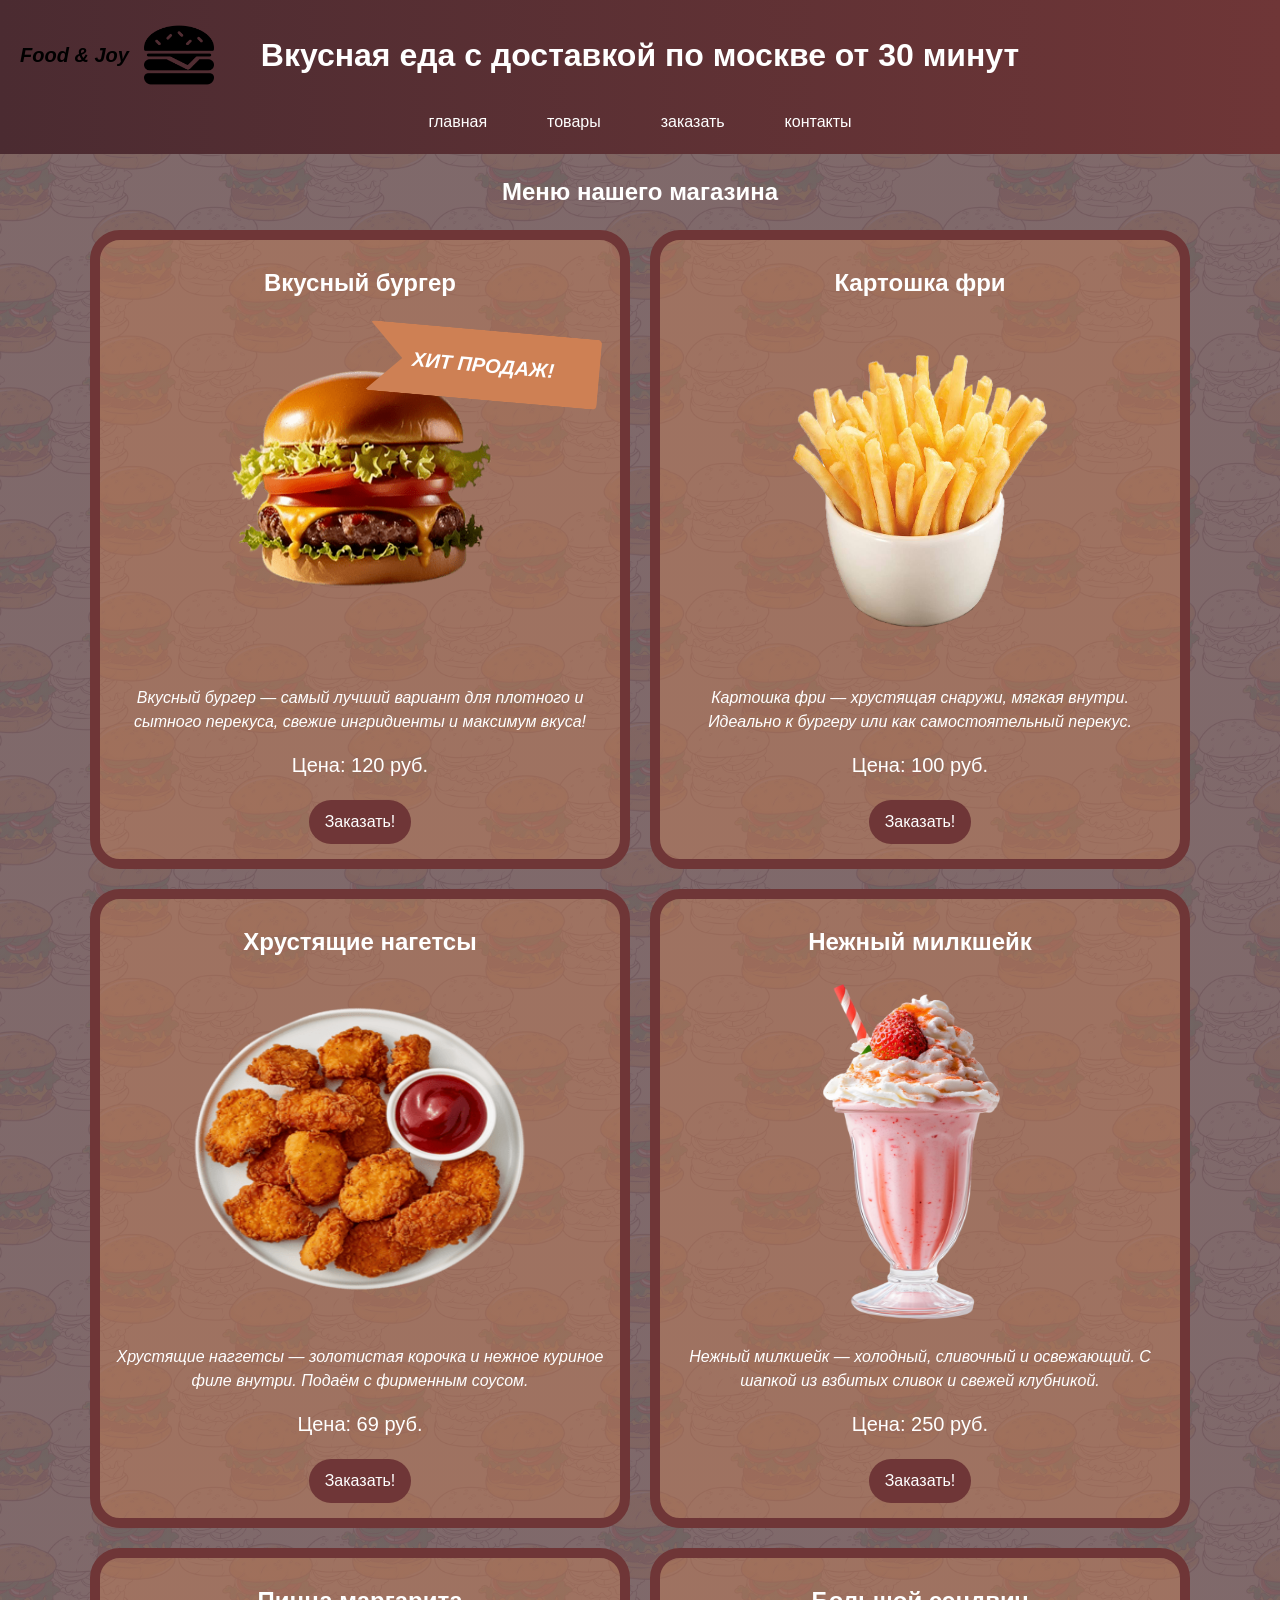
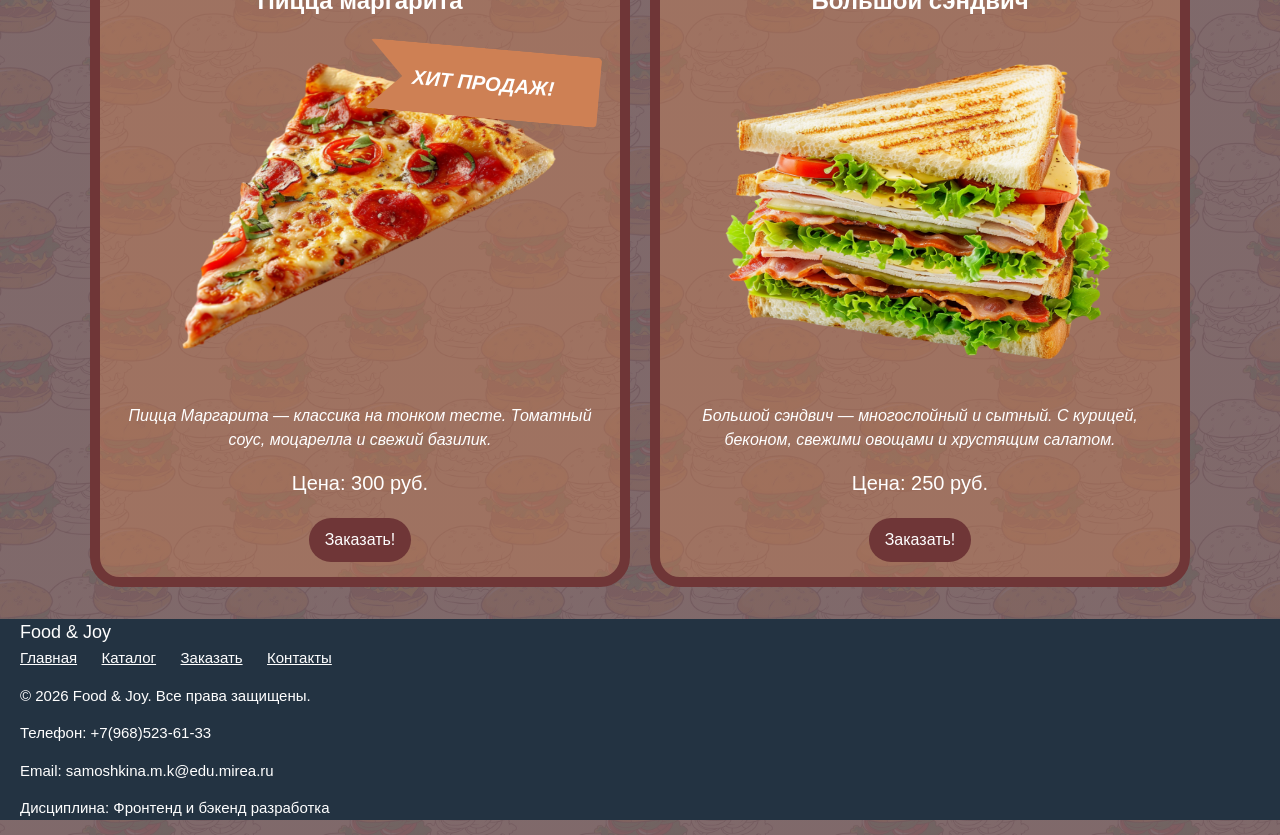
==== catalog.html @ 3760c8c3 "Все готовое без ридми(" ====
<!DOCTYPE html>
<html lang="en">
<head>
    <meta charset="UTF-8">
    <meta name="viewport" content="width=device-width, initial-scale=1.0">
    <meta name="description" content="Каталог еды Food & Joy: бургеры, картошка фри, наггетсы, пицца, сэндвичи, милкшейки. Цены и состав.">
    <link rel="stylesheet" href="css/style.css">
    <title>Каталог товаров — Food &amp; Joy</title>
</head>
<body>

<!-- Хэдер-->
<header> 
  <div class = "site-header__content">

    <!--Логотип с текстом-->
    <div class = "site-header">
      <a href = "index.html" class = "logo">
        <span class = "logo__text">Food &amp; Joy</span>
        <img class = "logo__img" src = "./images/Logo.png" alt = "Food &amp; Joy">
      </a>
      <h1 class = "site-header__title">
        Вкусная еда с доставкой по москве от 30 минут
      </h1>
    </div>
    <!--Логотип с текстом-->

    <!--Навигация по сайту-->
    <nav class="site-nav" aria-label="Основная навигация">
      <ul class="site-nav__list">
        <li><a href="index.html">Главная</a></li>
        <li><a href="catalog.html">Товары</a></li>
        <li><a href="order.html">Заказать</a></li>
        <li><a href="contacts.html">Контакты</a></li>
      </ul>
    </nav>
    <!--Навигация по сайту-->
  </div>
</header>
<!-- Хэдер-->

    <main>
        <section class="section">
            <h1>Меню нашего магазина</h1>
            <div class = "catalog-grid">
                <article class="catalog-card">
                  <span class="catalog-card__badge">ХИТ ПРОДАЖ!</span>
                  <h2>Вкусный бургер</h2>
                  <a class="button-product" href = "product.html"><img src = "./images/Product1.png" alt = "Товар 1"></a>
                  <p class = "catalog-card__text">
                    Вкусный бургер — самый лучший вариант для плотного и сытного перекуса, свежие ингридиенты и максимум вкуса!
                  </p>
                  <p class = "catalog-card__price">Цена: 120 руб.</p>
                  <a class="button-order" href = "order.html">Заказать!</a>
                </article>

                <article class="catalog-card">
                  <h2>Картошка фри</h2>
                  <a class="button-product" href = "product.html"><img src = "./images/Product2.png" alt = "Товар 2"></a>
                  <p class = "catalog-card__text">
                    Картошка фри — хрустящая снаружи, мягкая внутри. Идеально к бургеру или как самостоятельный перекус.
                  </p>
                  <p class = "catalog-card__price">Цена: 100 руб.</p>
                  <a class="button-order" href = "order.html">Заказать!</a>
                </article>

                <article class="catalog-card">
                  <h2>Хрустящие нагетсы</h2>
                  <a class="button-product" href = "product.html"><img src = "./images/Product3.png" alt = "Товар 3"></a>
                  <p class = "catalog-card__text">
                    Хрустящие наггетсы — золотистая корочка и нежное куриное филе внутри. Подаём с фирменным соусом.
                  </p>
                  <p class = "catalog-card__price">Цена: 69 руб.</p>
                  <a class="button-order" href = "order.html">Заказать!</a>
                </article>

                <article class="catalog-card">
                  <h2>Нежный милкшейк</h2>
                  <a class="button-product" href = "product.html"><img src = "./images/Product4.png" alt = "Товар 4"></a>
                  <p class = "catalog-card__text">
                    Нежный милкшейк — холодный, сливочный и освежающий. С шапкой из взбитых сливок и свежей клубникой.
                  </p>
                  <p class = "catalog-card__price">Цена: 250 руб.</p>
                  <a class="button-order" href = "order.html">Заказать!</a>
                </article>

                <article class="catalog-card">
                  <span class="catalog-card__badge">ХИТ ПРОДАЖ!</span>
                  <h2>Пицца маргарита</h2>
                  <a class="button-product" href = "product.html"><img src = "./images/Product5.png" alt = "Товар 5"></a>
                  <p class = "catalog-card__text">
                    Пицца Маргарита — классика на тонком тесте. Томатный соус, моцарелла и свежий базилик.
                  </p>
                  <p class = "catalog-card__price">Цена: 300 руб.</p>
                  <a class="button-order" href = "order.html">Заказать!</a>
                </article>

                <article class="catalog-card">
                  <h2>Большой сэндвич</h2>
                  <a class="button-product" href = "product.html"><img src = "./images/Product6.png" alt = "Товар 6"></a>
                  <p class = "catalog-card__text">
                    Большой сэндвич — многослойный и сытный. С курицей, беконом, свежими овощами и хрустящим салатом.
                  </p>
                  <p class = "catalog-card__price">Цена: 250 руб.</p>
                  <a class="button-order" href = "order.html">Заказать!</a>
                </article>
            </div>
        </section>
    </main>

    <!-- Подвал-->
  <footer>
    <div class = "footer">
      <span>Food & Joy</span>
      <nav class="footer__nav">
        <a href="index.html">Главная</a>
        <a href="catalog.html">Каталог</a>
        <a href="order.html">Заказать</a>
        <a href="contacts.html">Контакты</a>
      </nav>
      <div class="footer__info">
        <p>&copy; 2026 Food & Joy. Все права защищены.</p>
        <p>Телефон: +7(968)523-61-33</p>
        <p>Email: samoshkina.m.k@edu.mirea.ru</p>
        <p>Дисциплина: Фронтенд и бэкенд разработка</p>
      </div>
    </div>
  </footer>
  <!-- Подвал-->

</body>
</html>
---- css/style.css ----
:root {
    --color-primary: #ce8054;
    --color-primary-dark: #b35340;
    --color-bg-dark: #4b2b31;
    --color-accent: #6F3637;
    --color-text: #ffffff;
    --color-text-dark: #233342;
    --color-black: #000000;
    --space-sm: 8px;
    --space-md: 16px;
    --space-lg: 24px;
    --radius-sm: 6px;
    --radius-md: 30px;
}

/* 
  Универсальное правило для всех элементов.
  border-box делает расчёт размеров более понятным:
  width включает content, padding и border.
*/
* {
  box-sizing: border-box;
}

/*Основные стили для нескольких страниц и элементов*/
main {
  margin-left: 30px;
  margin-right: 30px;
}
/*Тексты внутри хиро блоков*/
.hero h2 { 
  text-align: left;
  color: var(--color-text);
  text-transform: uppercase;
}

.hero p {
  color: var(--color-text);
  text-align: left;
  font-size: 18px;
}
/*Тексты внутри хиро блоков*/

.main-about p, .contacts-info__text p { /*Абзацы на главной + в контактах*/
  color: var(--color-text);
  margin: 30px;
  font-size: 18px;
  text-align: justify;
}

.main-nav h1, .contacts-info h1 { /*Заголовок на главной + в контактах*/
  text-align: left;
  color: var(--color-text);
  font-weight: bold;
  margin-left: 30px;
}

.section h1 { /*Заголовок в центре у каталога + оформление заказа*/
  text-align: center;
  color: var(--color-text);
}

.main-about h2, .contacts-info__text h2{ /*Подзаголовки у текстов наглавной странице + в контактах*/
  text-align: left;
  color: var(--color-bg-dark);
  margin-left: 30px;
}

.advantages h2, .section h2 { /*Два подзаголовка посередине на главной странице*/
  color: var(--color-bg-dark);
  text-align: center;
}

body {
  margin: 0;
  font-family: Arial, sans-serif;
  line-height: 1.5;
  color: var(--color-text);
  background-image: linear-gradient(rgba(75, 43, 49, 0.7), rgba(75, 43, 49, 0.7)), url("../images/Back.png");
  background-repeat: repeat;
  background-size: 20%;
}

/*ШАПКА*/
header {
    background: linear-gradient(to right, var(--color-bg-dark), var(--color-accent));
    color: var(--color-text);
    position: sticky;   
    top: 0;            
    z-index: 999; /*Порядок наложения*/
    padding: 20px 0;       
}

.site-header__content{
  max-width: 1400px;
  margin: 0 auto;
  padding: 0 20px;
  text-align: left;      
  justify-content: flex-start; 
}

.site-header {
    display: flex;
    align-items: center;  
    position: relative;        
    gap: 30px;                    
    margin-bottom: 20px;          
}

.logo{
  display: inline-flex;
  align-items: center;
  gap: 15px;   
  text-decoration: none; 
  flex-shrink: 0;
}

.logo__text {
  font-size: 20px;
  font-weight: bold;
  color: var(--color-black);
  font-style: italic;
}

.logo__img {
  width: 70px;
  height: 70px;
  display: block;
}

.site-header__title {
  position: absolute;
  left: 50%;
  transform: translateX(-50%);
  text-align: center;
  margin: 0;
  font-size: 32px;
  white-space: nowrap; /*<Без переноса*/
}

.site-nav__list {
  padding: 0;
  margin: 0;
  list-style: none;
  display: flex;           
  gap: 60px;               
  justify-content: center;
}

.site-nav__list li {
  margin-bottom: 0;
}

/*Сами ссылки*/
.site-nav__list a {
  color: var(--color-text);
  text-decoration: none;
  text-transform: lowercase;
}

.site-nav__list a:hover {
  font-weight: bold;
  text-decoration: underline;
}
/*Сами ссылки*/
/*ШАПКА*/

/*ГЛАВНАЯ СТРАНИЦА*/
.main-nav a {
  text-decoration: none;
  color: var(--color-text);
  font-size: 20px;
  margin-bottom: 8px;
}

.main-nav a:hover {
  font-weight: bold;
  text-decoration: underline;
}

/*Кнопка перехода к товарам*/
.hero {
  max-width: 1100px;
  margin: 0 auto 32px;
  padding: 32px 20px;
  background-color: rgba(206, 128, 84, 0.4);
  border-left: 20px solid var(--color-accent);
  border-radius: 30px;
}

.main-hero__button {
  display: inline-block;
  padding: 10px 16px;
  color: var(--color-text);
  background-color: var(--color-accent);
  text-decoration: none;
  border-radius: 30px;

  animation-name: button-animation;
  animation-duration: 3s;
  animation-iteration-count: infinite;
}

.main-hero__button:hover {
  background-color: var(--color-primary);
}

@keyframes button-animation{
  0%{
    transform: scale(0.8);
  }
  50%{
    transform: scale(1);
  }
  100%{
    transform: scale(0.8);
  }
}
/*Кнопка перехода к товарам*/

/*Преимущества*/
.advantages {
    max-width: 1100px;
    margin: 0 auto 32px; 
}

.advantages__title {
    text-align: left  ;
    color: var(--color-text);
    font-style: italic  ;
}

.advantages__list {
    list-style: none;
    display: grid;
    grid-template-columns: 1fr 1fr;   /*две колонки*/
    gap: 40px 60px; /*строки - столбцы*/
    font-size: 18px;
    text-align: justify;
}
/*Преимущества*/

/*Контакты хиро блок*/
.main-hero__socials {
    display: flex;                            
    align-items: center;        
}

.main-hero__link {
    display: inline-flex;      
}

.main-hero__link img {
    width: 60px;
    height: 60px;
    gap: 65px;;
    display: block;             
}
/*Контакты хиро блок*/

/*Плашка ХИТ на карточке товара*/
.catalog-card__badge { 
    position: absolute;         
    top: 90px;
    right: 20px;             
    background-color: var(--color-primary);  
    color: var(--color-text);
    font-size: 20px;
    font-weight: bold;
    font-style: italic;
    padding: 20px 45px;
    border-radius: 5px;
    z-index: 2; 
    transform: rotate(5deg);        
    clip-path: polygon(0 0, 100% 0, 100% 100%, 0 100%, 15% 50%);
}
/*Плашка ХИТ на карточке товара*/
/*ГЛАВНАЯ СТРАНИЦА*/

/*КАТАЛОГ*/
.section {
  max-width: 1100px;
  margin: 0 auto 32px;
}

/* Все карточки товаров на странице каталога*/
.catalog-grid {
    display: flex;         
    flex-wrap: wrap;        
    gap: 20px;              
    justify-content: flex-start; 
}

.catalog-card {
  padding: 15px;
  width: calc(50% - 10px); 
  border: 10px solid var(--color-accent);
  border-radius: 30px;
  background-color: rgba(206, 128, 84, 0.4);
  box-sizing: border-box;
  text-align: center;
  position: relative; /*Чтобы плашку от него размещать*/
}

.catalog-card img{
  width: 400px;
  height: 340px;
  transition: transform 0.3s ease;
}

.catalog-card img:hover{
  transform: scale(1.1);
  cursor: help;
}

/*Текст карточек*/
.catalog-card h2{
  font-weight: bold;
  color: var(--color-text);
  text-align: center;
  margin-top: 10px;
}

.catalog-card__text {
  margin-top: 18px;
  color: var(--color-text);
  font-style: italic;
}

.catalog-card__price {
  margin-top: 0px;
  color: var(--color-text);
  font-size: 20px;;
}
/*Текст карточек*/

/*Кнопка заказать (в каталоге и в карточке товара)*/
.button-order{
  display: inline-block;
  padding: 10px 16px;
  color: var(--color-text);
  background-color: var(--color-accent);
  text-decoration: none;
  border-radius: 30px;
}

.button-order:hover{
  background-color: var(--color-primary);
  cursor:grab;
  scale: 1.1;
  text-transform: uppercase;
  font-weight: bold;
}
/*Кнопка заказать (в каталоге и в карточке товара)*/
/*КАТАЛОГ*/

/*Карточка товара подробная*/
.product-card-grid{
  display: flex; /*Два столбца: слева картинка, справа - текст*/
  align-items: flex-start;  
  gap: 40px;
}

.product-card{
  background-image: url("../images/Background.jpg");
  background-position-y: bottom 20%;
  background-size: 120%;
  background-repeat: no-repeat;
  border: 10px solid var(--color-accent);
  border-radius: 30px;

  width: 800px;
  height: 600px;

  display: flex; /*Чтобы позиционировать*/
  align-items: center;
  justify-content: center;
  flex-shrink: 0;
} 

.product-card img{
  width: 70%;
  height: auto;
  display: block;
  transform: translateY(60px);
}

.product-card__text{
  flex: 1; /*Заняла оставшееся место*/
  display: flex;
  flex-direction: column; /*Элементы правого столбца все в столбик*/
  color: var(--color-text);
}

/*Таблица с калорийностью*/
.product__table {
    width: 100%;
    border-collapse: collapse; /*Убрать двойную границу*/
    margin-top: 20px;
    background-color: rgba(206, 128, 84, 0.4);
    margin-bottom: 20px;
    border-radius: 25px;
}

.product__table th {
    text-align: left;
    padding: 12px 0;
    padding: 12px 16px;
    border-bottom: 2px solid rgba(255, 255, 255, 0.5);
    text-transform: uppercase;
    font-size: 14px;
}

.product__table td {
    padding: 12px 0;
    padding: 12px 16px;
    border-bottom: 1px solid rgba(255, 255, 255, 0.15);
}
.product__table th:not(:last-child),
.product__table td:not(:last-child) {
    border-right: 1px solid rgba(255, 255, 255, 0.15);
}

.product__table tbody tr:last-child td {
    border-bottom: none;
}
/*Таблица с калорийностью*/
/*Карточка товара подробная*/

/*СТРАНИЦА ЗАКАЗА + ЗАЯВКА НА ЖАЛОБУ*/
.order-form__box {
  color: var(--color-text);
  font-size: larger;
  margin-bottom: 10px;
}

.order-form__input {
  background-color: var(--color-accent);
  color: var(--color-text);
  font-size: medium;
  border: var(--color-bg-dark);
  border-radius: 5px;
  margin-left: 20px;
  height: 28px;
  width: 300px;
  font-weight: bold;
}

.order-form__comment {
  background-color: var(--color-accent);
  color: var(--color-text);
  font-size: 18px;
  border: var(--color-bg-dark);
  border-radius: 5px;
  margin-left: 20px;
  height: 100px;
  width: 300px;
  font-weight: bold;
}

.order-form__button {
  display: inline-block;
  padding: 10px 16px;
  color: var(--color-text);
  background-color: var(--color-accent);
  text-decoration: none;
  border-radius: 30px;
  border-color: var(--color-bg-dark);
  font-weight: bold;
  text-transform: uppercase;
  margin-top: 10px;
}

.order-form__button:hover{
  background-color: var(--color-primary);
}
/*СТРАНИЦА ЗАКАЗА + ЗАЯВКА НА ЖАЛОБУ*/

/*ПОДВАЛ*/
.footer {
  background-color: var(--color-text-dark);
}

.footer span{
  font-size: 18px;
  margin: 20px;
  margin-bottom: 5px;
}

.footer__nav * {
  font-size: 15px;
  margin-top: 5px;
  margin-bottom: 5px;
  margin-left: 20px;
  color: var(--color-text);
}

.footer__info {
  font-size: 15px;
  margin-top: 5px;
  margin-bottom: 5px;
  margin-left: 20px;
  color: var(--color-text);
}
/*ПОДВАЛ*/
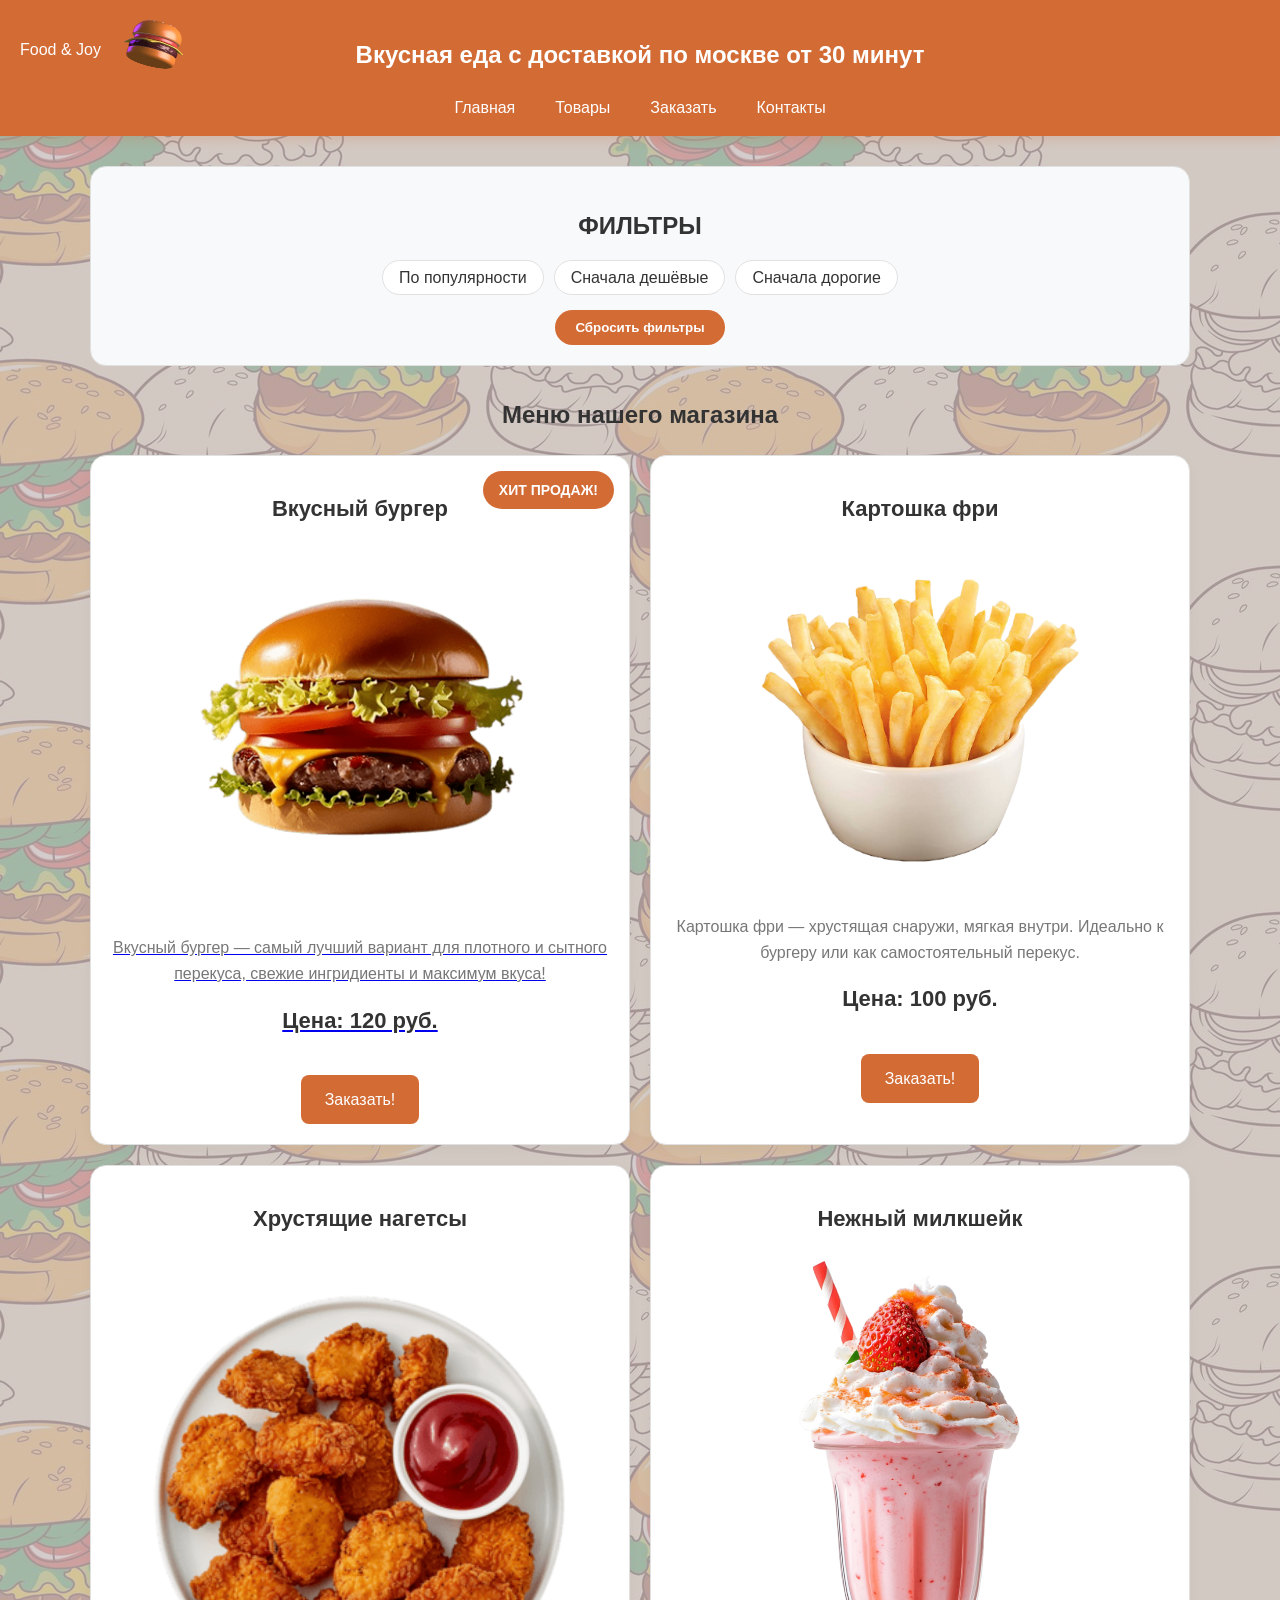
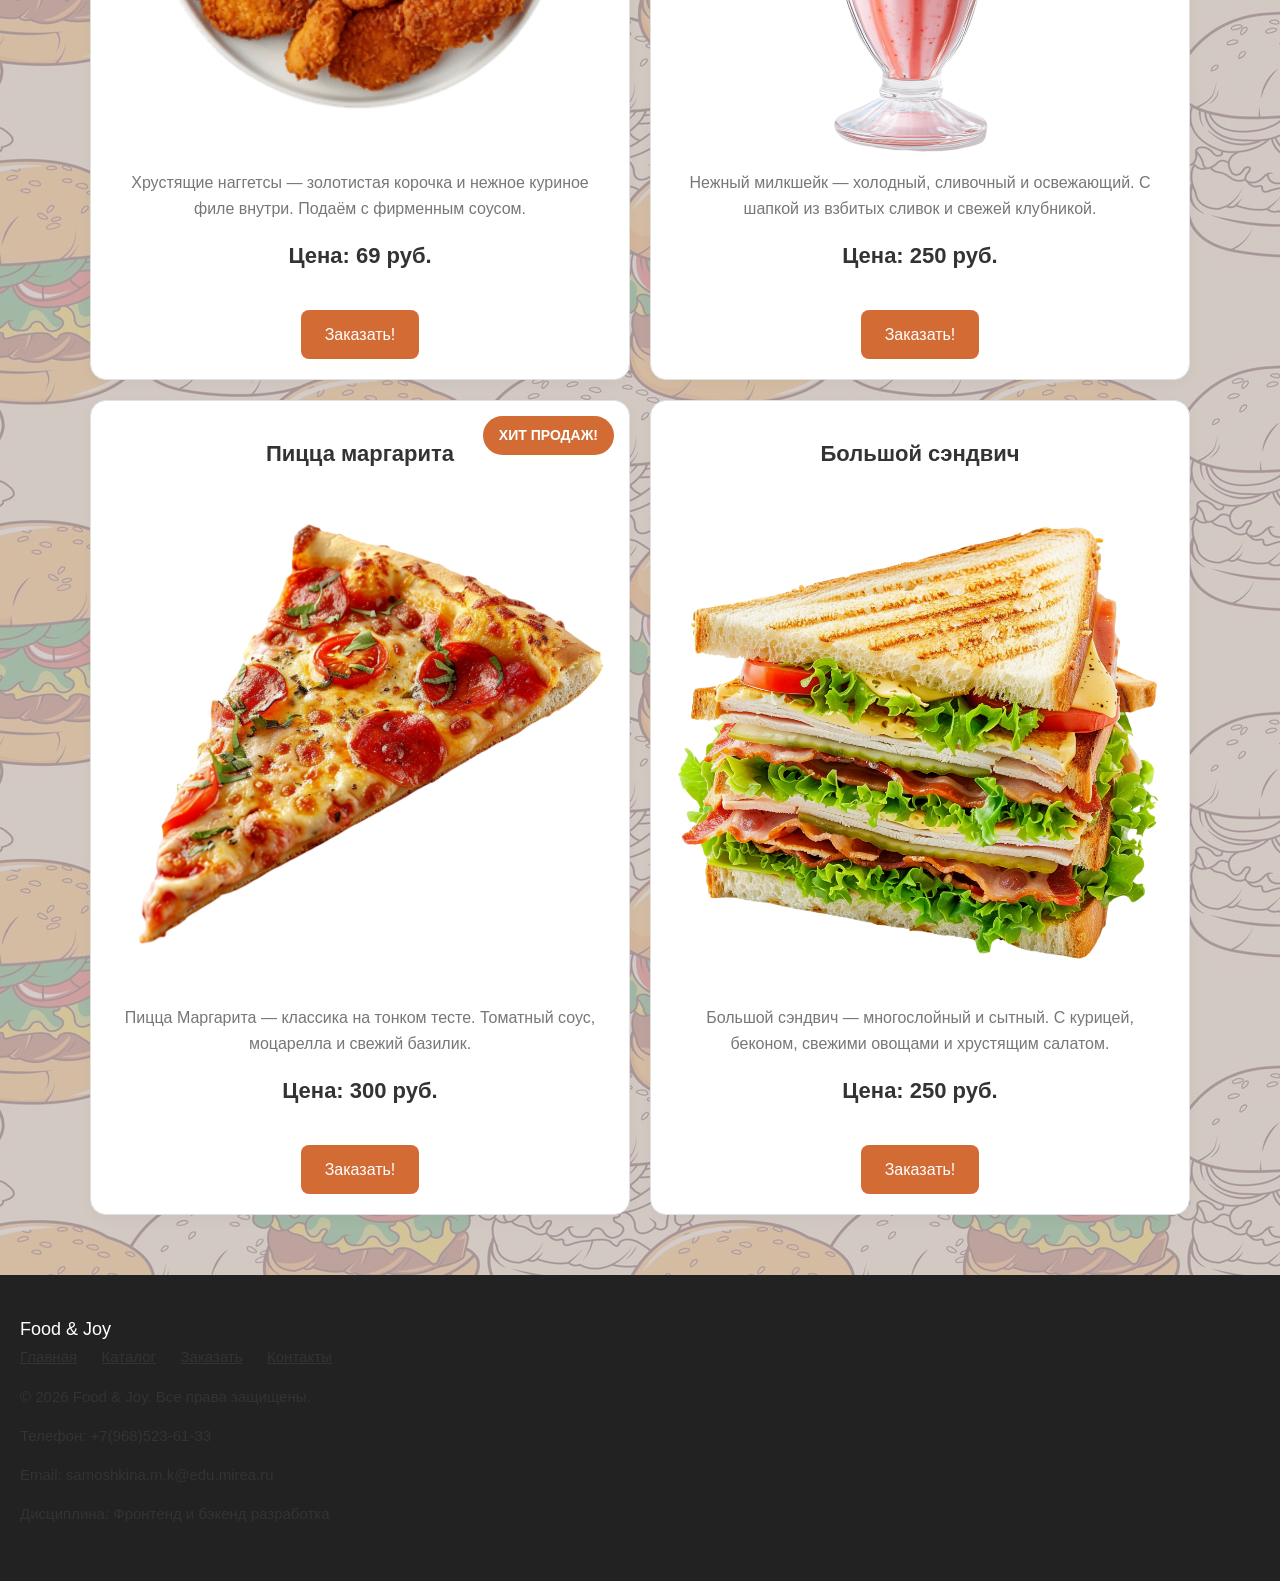
==== commit e034d6ee: "КР3: адаптивность и доступность" ====
--- a/catalog.html
+++ b/catalog.html
@@ -1,14 +1,16 @@
 <!DOCTYPE html>
-<html lang="en">
+<html lang="ru">
 <head>
     <meta charset="UTF-8">
     <meta name="viewport" content="width=device-width, initial-scale=1.0">
     <meta name="description" content="Каталог еды Food & Joy: бургеры, картошка фри, наггетсы, пицца, сэндвичи, милкшейки. Цены и состав.">
     <link rel="stylesheet" href="css/style.css">
+    <link rel="stylesheet" href="css/responsive.css">
     <title>Каталог товаров — Food &amp; Joy</title>
 </head>
+
 <body>
-
+  <a href="#main-content" class="skip-link">Перейти к содержимому</a>
 <!-- Хэдер-->
 <header> 
   <div class = "site-header__content">
@@ -17,7 +19,7 @@
     <div class = "site-header">
       <a href = "index.html" class = "logo">
         <span class = "logo__text">Food &amp; Joy</span>
-        <img class = "logo__img" src = "./images/Logo.png" alt = "Food &amp; Joy">
+        <img class = "logo__img" src = "./images/Logo_g.gif" alt = "Food &amp; Joy">
       </a>
       <h1 class = "site-header__title">
         Вкусная еда с доставкой по москве от 30 минут
@@ -26,7 +28,8 @@
     <!--Логотип с текстом-->
 
     <!--Навигация по сайту-->
-    <nav class="site-nav" aria-label="Основная навигация">
+    <button class="nav-toggle" aria-label="Открыть меню">☰ Меню</button>
+    <nav class="site-nav" id="main-nav" aria-label="Основная навигация">
       <ul class="site-nav__list">
         <li><a href="index.html">Главная</a></li>
         <li><a href="catalog.html">Товары</a></li>
@@ -39,14 +42,40 @@
 </header>
 <!-- Хэдер-->
 
-    <main>
+    <main id="main-content">
+
+      <!-- Блок фильтров -->
+      <aside class="catalog-filters">
+          <h2 class="catalog-filters__title">Фильтры</h2>
+          
+          <!-- Сортировка -->
+          <div class="catalog-filters__group">
+              <ul class="catalog-filters__list">
+                  <li class="catalog-filters__item">
+                      <a href="#" class="catalog-filters__link">По популярности</a>
+                  </li>
+                  <li class="catalog-filters__item">
+                      <a href="#" class="catalog-filters__link">Сначала дешёвые</a>
+                  </li>
+                  <li class="catalog-filters__item">
+                      <a href="#" class="catalog-filters__link">Сначала дорогие</a>
+                  </li>
+              </ul>
+          </div>
+          
+          <!-- Кнопка сброса -->
+          <button type="button" class="catalog-filters__reset">Сбросить фильтры</button>  
+      </aside>
+      <!-- Блок фильтров -->
+
         <section class="section">
             <h1>Меню нашего магазина</h1>
             <div class = "catalog-grid">
                 <article class="catalog-card">
                   <span class="catalog-card__badge">ХИТ ПРОДАЖ!</span>
                   <h2>Вкусный бургер</h2>
-                  <a class="button-product" href = "product.html"><img src = "./images/Product1.png" alt = "Товар 1"></a>
+                  <a class="button-product" href = "product.html"><img src="./images/Product1.png" srcset="./images/Product1.png 1x" sizes="(max-width: 768px) 100vw, 33vw" alt="Товар 1" loading="lazy" width="400" height="340"
+>
                   <p class = "catalog-card__text">
                     Вкусный бургер — самый лучший вариант для плотного и сытного перекуса, свежие ингридиенты и максимум вкуса!
                   </p>
@@ -128,5 +157,6 @@
   </footer>
   <!-- Подвал-->
 
+<script src="js/main.js"></script>
 </body>
 </html>
--- a/css/style.css
+++ b/css/style.css
@@ -1,16 +1,20 @@
 :root {
-    --color-primary: #ce8054;
-    --color-primary-dark: #b35340;
-    --color-bg-dark: #4b2b31;
-    --color-accent: #6F3637;
-    --color-text: #ffffff;
-    --color-text-dark: #233342;
-    --color-black: #000000;
+    --color-bg: #ffffff;         
+    --color-text: #333333;        
+    --color-text-light: #777777;  
+    
+    --color-accent: #d36b35;       
+    --color-accent-dark: #b55626; 
+    
+    --color-border: #e0e0e0;      
+    --color-bg-light: #f8f9fa;    
+    --color-bg-dark: #2c3e50;     
+    
     --space-sm: 8px;
     --space-md: 16px;
-    --space-lg: 24px;
-    --radius-sm: 6px;
-    --radius-md: 30px;
+    --space-lg: 32px;
+    --radius-sm: 8px;
+    --radius-md: 16px;
 }
 
 /* 
@@ -20,6 +24,7 @@
 */
 * {
   box-sizing: border-box;
+  font-family:'Lucida Sans', 'Lucida Sans Regular', 'Lucida Grande', 'Lucida Sans Unicode', Geneva, Verdana, sans-serif;
 }
 
 /*Основные стили для нескольких страниц и элементов*/
@@ -48,7 +53,35 @@
   text-align: justify;
 }
 
-.main-nav h1, .contacts-info h1 { /*Заголовок на главной + в контактах*/
+.main-nav h1 {
+  text-align: center;
+}
+
+.main-nav__list {
+  padding: 0;
+  margin: 0;
+  list-style: none;
+  display: flex;           
+  gap: 120px;               
+  justify-content: center;
+  font-weight: bold;
+}
+
+.main-nav a {
+  text-decoration: none;
+  color: var(--color-text);
+  font-size: 20px;
+  margin-bottom: 8px;
+}
+
+.main-nav a:hover {
+  color: var(--color-bg);
+  background-color: var(--color-accent);
+  padding: 10px 10px;
+  border-radius: var(--radius-sm);
+}
+
+.contacts-info h1 { /*Заголовок на главной + в контактах*/
   text-align: left;
   color: var(--color-text);
   font-weight: bold;
@@ -62,33 +95,34 @@
 
 .main-about h2, .contacts-info__text h2{ /*Подзаголовки у текстов наглавной странице + в контактах*/
   text-align: left;
-  color: var(--color-bg-dark);
+  color: var(--color-text);
   margin-left: 30px;
 }
 
 .advantages h2, .section h2 { /*Два подзаголовка посередине на главной странице*/
-  color: var(--color-bg-dark);
+  color: var(--color-text);
   text-align: center;
 }
 
 body {
-  margin: 0;
-  font-family: Arial, sans-serif;
-  line-height: 1.5;
-  color: var(--color-text);
-  background-image: linear-gradient(rgba(75, 43, 49, 0.7), rgba(75, 43, 49, 0.7)), url("../images/Back.png");
-  background-repeat: repeat;
-  background-size: 20%;
-}
+    margin: 0;
+    line-height: 1.6;
+    color: var(--color-text);
+    background-color: var(--color-bg); 
+    background-image: url(../images/Back.png), linear-gradient(rgba(75, 43, 49, 0.3), rgba(75, 43, 49, 0.3));
+}
+
 
 /*ШАПКА*/
 header {
-    background: linear-gradient(to right, var(--color-bg-dark), var(--color-accent));
-    color: var(--color-text);
+    background: var(--color-accent); 
+    border-bottom: none;
+    color: #ffffff;
     position: sticky;   
     top: 0;            
-    z-index: 999; /*Порядок наложения*/
-    padding: 20px 0;       
+    z-index: 999;
+    padding: 15px 0;       
+    box-shadow: 0 4px 10px rgba(211, 107, 53, 0.2);
 }
 
 .site-header__content{
@@ -116,10 +150,7 @@
 }
 
 .logo__text {
-  font-size: 20px;
-  font-weight: bold;
-  color: var(--color-black);
-  font-style: italic;
+    color: #ffffff; 
 }
 
 .logo__img {
@@ -131,11 +162,12 @@
 .site-header__title {
   position: absolute;
   left: 50%;
-  transform: translateX(-50%);
+  transform: translateX(-50%); 
   text-align: center;
   margin: 0;
-  font-size: 32px;
-  white-space: nowrap; /*<Без переноса*/
+  font-size: 28px;
+  color: #ffffff;
+  white-space: nowrap; 
 }
 
 .site-nav__list {
@@ -153,56 +185,88 @@
 
 /*Сами ссылки*/
 .site-nav__list a {
-  color: var(--color-text);
-  text-decoration: none;
-  text-transform: lowercase;
+  color: #ffffff;
+  font-weight: 500;
+  text-decoration: none; 
+  transition: opacity 0.3s;
 }
 
 .site-nav__list a:hover {
+  color: #ffffff;
+  text-decoration: underline;
   font-weight: bold;
-  text-decoration: underline;
-}
+}
+
 /*Сами ссылки*/
 /*ШАПКА*/
 
 /*ГЛАВНАЯ СТРАНИЦА*/
-.main-nav a {
-  text-decoration: none;
-  color: var(--color-text);
+
+/*hero блок*/
+.hero {
+  max-width: 1000px;
+  margin: 40px auto;
+  padding: 80px 40px;
+  background-color: var(--color-bg-light); 
+  border: 1px solid var(--color-border);
+  border-radius: var(--radius-md);
+  text-align: center;
+  box-shadow: 0 10px 30px rgba(0, 0, 0, 0.05); 
+}
+
+.hero h2, 
+.hero h1,
+.hero p {
+  text-align: center;
+  color: var(--color-text);
+}
+
+.hero h1 {
+  font-size: 48px;
+  line-height: 1.2;
+  margin-bottom: 20px;
+}
+
+.hero p {
   font-size: 20px;
-  margin-bottom: 8px;
-}
-
-.main-nav a:hover {
-  font-weight: bold;
-  text-decoration: underline;
-}
-
-/*Кнопка перехода к товарам*/
-.hero {
-  max-width: 1100px;
-  margin: 0 auto 32px;
-  padding: 32px 20px;
-  background-color: rgba(206, 128, 84, 0.4);
-  border-left: 20px solid var(--color-accent);
-  border-radius: 30px;
+  color: var(--color-text-light);
+  max-width: 700px;
+  margin: 0 auto 40px auto; 
+}
+
+.main-hero__socials {
+    display: flex;
+    justify-content: center;
+    gap: 20px;
+    margin-top: 20px;
+}
+
+.main-hero__link img {
+    width: 50px;
+    height: 50px;
+}
+
+.contacts-form__title {
+    text-align: center;
+    margin-bottom: 30px;
+    color: var(--color-text);
 }
 
 .main-hero__button {
   display: inline-block;
-  padding: 10px 16px;
-  color: var(--color-text);
+  padding: 16px 32px;
+  font-size: 18px;
+  font-weight: bold;
+  color: #ffffff;
   background-color: var(--color-accent);
   text-decoration: none;
-  border-radius: 30px;
-
-  animation-name: button-animation;
-  animation-duration: 3s;
-  animation-iteration-count: infinite;
+  border-radius: var(--radius-sm);
+  transition: background-color 0.3s ease;
+  animation: none; 
 }
 
 .main-hero__button:hover {
-  background-color: var(--color-primary);
+  background-color: var(--color-accent-dark);
 }
 
 @keyframes button-animation{
@@ -216,7 +280,7 @@
     transform: scale(0.8);
   }
 }
-/*Кнопка перехода к товарам*/
+/*hero блок*/
 
 /*Преимущества*/
 .advantages {
@@ -224,10 +288,16 @@
     margin: 0 auto 32px; 
 }
 
+.advantages p {
+  font-weight: 650;
+}
+
 .advantages__title {
     text-align: left  ;
     color: var(--color-text);
     font-style: italic  ;
+    font-weight: 900;
+    font-size: larger;
 }
 
 .advantages__list {
@@ -253,7 +323,7 @@
 .main-hero__link img {
     width: 60px;
     height: 60px;
-    gap: 65px;;
+    gap: 90px;;
     display: block;             
 }
 /*Контакты хиро блок*/
@@ -261,23 +331,85 @@
 /*Плашка ХИТ на карточке товара*/
 .catalog-card__badge { 
     position: absolute;         
-    top: 90px;
-    right: 20px;             
-    background-color: var(--color-primary);  
-    color: var(--color-text);
-    font-size: 20px;
+    top: 15px;
+    right: 15px;             
+    background-color: var(--color-accent);
+    color: #ffffff;
+    font-size: 14px;
     font-weight: bold;
-    font-style: italic;
-    padding: 20px 45px;
-    border-radius: 5px;
+    font-style: normal;
+    padding: 8px 16px;
+    border-radius: 20px;
     z-index: 2; 
-    transform: rotate(5deg);        
-    clip-path: polygon(0 0, 100% 0, 100% 100%, 0 100%, 15% 50%);
+    transform: none;        
+    clip-path: none;
 }
 /*Плашка ХИТ на карточке товара*/
 /*ГЛАВНАЯ СТРАНИЦА*/
 
 /*КАТАЛОГ*/
+/*ФИЛЬТРЫ*/
+.catalog-filters {
+    max-width: 1100px;
+    margin: 30px auto;
+    padding: 20px;
+    background-color: var(--color-bg-light);
+    border: 1px solid var(--color-border);
+    border-radius: var(--radius-md);
+}
+
+.catalog-filters__title {
+    color: var(--color-text);
+    margin-bottom: 20px;
+    text-align: center;
+    text-transform: uppercase;
+    font-weight: 600;
+}
+
+.catalog-filters__list {
+    list-style: none;
+    padding: 0;
+    margin: 0 0 20px;
+    display: flex;
+    gap: 10px;
+    justify-content: center;
+    flex-wrap: wrap;
+}
+
+.catalog-filters__link {
+    padding: 8px 16px;
+    background-color: #ffffff;
+    color: var(--color-text);
+    border: 1px solid var(--color-border);
+    text-decoration: none;
+    border-radius: 20px;
+    transition: all 0.3s ease;
+}
+
+.catalog-filters__link:hover {
+    background-color: var(--color-accent);
+    color: #ffffff;
+    border-color: var(--color-accent);
+}
+
+.catalog-filters__reset {
+    padding: 10px 20px;
+    background-color: var(--color-accent);
+    color: #ffffff;
+    border: none;
+    border-radius: 20px;
+    cursor: pointer;
+    font-weight: bold;
+    display: block;
+    margin: 0 auto;
+    transition: background-color 0.3s ease;
+}
+
+.catalog-filters__reset:hover {
+    background-color: var(--color-accent-dark);
+}
+/*ФИЛЬТРЫ*/
+
 .section {
   max-width: 1100px;
   margin: 0 auto 32px;
@@ -292,14 +424,21 @@
 }
 
 .catalog-card {
-  padding: 15px;
+  padding: 20px;
   width: calc(50% - 10px); 
-  border: 10px solid var(--color-accent);
-  border-radius: 30px;
-  background-color: rgba(206, 128, 84, 0.4);
+  border: 1px solid var(--color-border); /* Тонкая серая рамка */
+  border-radius: var(--radius-md);
+  background-color: var(--color-bg); /* Белый фон */
   box-sizing: border-box;
   text-align: center;
-  position: relative; /*Чтобы плашку от него размещать*/
+  position: relative;
+  box-shadow: 0 4px 15px rgba(0, 0, 0, 0.03);
+  transition: transform 0.3s ease, box-shadow 0.3s ease;
+}
+
+.catalog-card:hover {
+  transform: translateY(-5px); 
+  box-shadow: 0 10px 25px rgba(0, 0, 0, 0.08);
 }
 
 .catalog-card img{
@@ -314,42 +453,44 @@
 }
 
 /*Текст карточек*/
-.catalog-card h2{
+.catalog-card h2 {
+  font-weight: 600;
+  color: var(--color-text);
+  text-align: center;
+  margin-top: 15px;
+  font-size: 22px;
+}
+
+.catalog-card__text {
+  margin-top: 10px;
+  color: var(--color-text-light);
+  font-style: normal; /* Убираем курсив для строгости */
+}
+
+.catalog-card__price {
+  margin-top: 10px;
+  color: var(--color-text);
   font-weight: bold;
-  color: var(--color-text);
-  text-align: center;
-  margin-top: 10px;
-}
-
-.catalog-card__text {
-  margin-top: 18px;
-  color: var(--color-text);
-  font-style: italic;
-}
-
-.catalog-card__price {
-  margin-top: 0px;
-  color: var(--color-text);
-  font-size: 20px;;
+  font-size: 22px;
 }
 /*Текст карточек*/
 
 /*Кнопка заказать (в каталоге и в карточке товара)*/
-.button-order{
+.button-order {
   display: inline-block;
-  padding: 10px 16px;
-  color: var(--color-text);
+  padding: 12px 24px;
+  color: #ffffff;
   background-color: var(--color-accent);
   text-decoration: none;
-  border-radius: 30px;
-}
-
-.button-order:hover{
-  background-color: var(--color-primary);
-  cursor:grab;
-  scale: 1.1;
-  text-transform: uppercase;
-  font-weight: bold;
+  border-radius: var(--radius-sm);
+  transition: background-color 0.3s ease;
+  font-weight: 500;
+  margin-top: 15px;
+}
+
+.button-order:hover {
+  background-color: var(--color-accent-dark);
+  cursor: pointer;
 }
 /*Кнопка заказать (в каталоге и в карточке товара)*/
 /*КАТАЛОГ*/
@@ -366,7 +507,7 @@
   background-position-y: bottom 20%;
   background-size: 120%;
   background-repeat: no-repeat;
-  border: 10px solid var(--color-accent);
+  border: 10px solid var(--color-accent-dark);
   border-radius: 30px;
 
   width: 800px;
@@ -376,6 +517,8 @@
   align-items: center;
   justify-content: center;
   flex-shrink: 0;
+
+  margin-top: 20px;
 } 
 
 .product-card img{
@@ -390,6 +533,7 @@
   display: flex;
   flex-direction: column; /*Элементы правого столбца все в столбик*/
   color: var(--color-text);
+  font-weight: bold;
 }
 
 /*Таблица с калорийностью*/
@@ -397,9 +541,10 @@
     width: 100%;
     border-collapse: collapse; /*Убрать двойную границу*/
     margin-top: 20px;
-    background-color: rgba(206, 128, 84, 0.4);
+    background-color: rgba(206, 128, 84, 0.8);
     margin-bottom: 20px;
     border-radius: 25px;
+    font-weight: bold;
 }
 
 .product__table th {
@@ -429,9 +574,33 @@
 
 /*СТРАНИЦА ЗАКАЗА + ЗАЯВКА НА ЖАЛОБУ*/
 .order-form__box {
-  color: var(--color-text);
-  font-size: larger;
-  margin-bottom: 10px;
+    color: var(--color-text);
+    font-size: 16px;
+    margin-bottom: 15px;
+    display: flex;
+    align-items: center;
+    justify-content: center;
+    gap: 10px;
+}
+
+.order-form__box input[type="checkbox"] {
+    width: 18px;
+    height: 18px;
+    margin: 0;
+}
+
+.order-form__input, 
+.order-form__comment {
+    background-color: #ffffff;
+    color: #333333;
+    font-size: 16px;
+    border: 1px solid var(--color-border);
+    border-radius: var(--radius-sm);
+    margin-left: 20px;
+    height: 40px;
+    width: 300px;
+    padding: 0 10px;
+    transition: border-color 0.3s ease;
 }
 
 .order-form__input {
@@ -447,38 +616,42 @@
 }
 
 .order-form__comment {
-  background-color: var(--color-accent);
-  color: var(--color-text);
-  font-size: 18px;
-  border: var(--color-bg-dark);
-  border-radius: 5px;
-  margin-left: 20px;
-  height: 100px;
-  width: 300px;
-  font-weight: bold;
+    height: 100px;
+    padding: 10px;
+    resize: vertical;
+}
+
+.order-form__input:focus, 
+.order-form__comment:focus {
+    outline: none;
+    border-color: var(--color-accent);
+    box-shadow: 0 0 5px rgba(211, 107, 53, 0.3);
 }
 
 .order-form__button {
-  display: inline-block;
-  padding: 10px 16px;
-  color: var(--color-text);
-  background-color: var(--color-accent);
-  text-decoration: none;
-  border-radius: 30px;
-  border-color: var(--color-bg-dark);
-  font-weight: bold;
-  text-transform: uppercase;
-  margin-top: 10px;
-}
-
-.order-form__button:hover{
-  background-color: var(--color-primary);
+    display: block;
+    margin: 20px auto 0 auto;
+    padding: 12px 24px;
+    background-color: var(--color-accent);
+    color: #ffffff;
+    border: none;
+    border-radius: var(--radius-sm);
+    cursor: pointer;
+    font-weight: bold;
+    transition: background-color 0.3s ease;
+}
+
+.order-form__button:hover {
+    background-color: var(--color-accent-dark);
 }
 /*СТРАНИЦА ЗАКАЗА + ЗАЯВКА НА ЖАЛОБУ*/
 
 /*ПОДВАЛ*/
 .footer {
-  background-color: var(--color-text-dark);
+  background-color: #222222;
+  color: #ffffff;
+  padding: 40px 0;
+  margin-top: 60px;
 }
 
 .footer span{
@@ -502,4 +675,24 @@
   margin-left: 20px;
   color: var(--color-text);
 }
-/*ПОДВАЛ*/+/*ПОДВАЛ*/
+
+
+
+/*ТРЕТЬЯ КР*/
+
+/*СКИП ССЫЛКА*/
+.skip-link {
+  position: absolute;
+  top: -100px;
+  left: 0;
+  background: var(--color-accent);
+  color: white;
+  padding: 10px;
+  z-index: 1000;
+  text-decoration: none;
+}
+.skip-link:focus {
+  top: 0;
+}
+/*СКИП ССЫЛКА*/
--- a/css/responsive.css
+++ b/css/responsive.css
@@ -0,0 +1,81 @@
+img { max-width: 100%; height: auto; }
+
+a:focus-visible, button:focus-visible, input:focus-visible, textarea:focus-visible, select:focus-visible {
+  outline: 3px solid var(--color-accent);
+  outline-offset: 3px;
+}
+
+
+.table-mobile { display: none; }
+
+
+/*Шапка*/
+.site-header { flex-direction: column; align-items: flex-start; margin-bottom: 10px; }
+.site-header__title { position: static; transform: none; font-size: 18px; white-space: normal; margin-top: 10px; text-align: left; }
+.nav-toggle { display: block; background: transparent; color: white; border: 1px solid white; padding: 8px 16px; border-radius: 5px; margin-top: 10px; cursor: pointer; }
+.site-nav { display: none; width: 100%; }
+.site-nav.active { display: block; }
+.site-nav__list { flex-direction: column; gap: 15px; align-items: center; padding-top: 15px; }
+
+/*Основное*/
+main { margin-left: 15px; margin-right: 15px; }
+.hero { padding: 40px 20px; margin: 20px auto; }
+.hero h1 { font-size: 28px; }
+.advantages__list { grid-template-columns: 1fr; gap: 20px; }
+
+/*Каталог*/
+.catalog-grid { display: grid; grid-template-columns: 1fr; gap: 20px; }
+.catalog-card { width: 100%; }
+.catalog-card img { width: 100%; height: auto; }
+
+/*Страница товара*/
+.product-card-grid { flex-direction: column; }
+.product-card { width: 100%; height: auto; min-height: 300px; }
+.product-card img { transform: none; margin: 20px 0; }
+
+/*Формы*/
+.order-form__box { flex-direction: column; align-items: flex-start; gap: 5px; }
+.order-form__input, .order-form__comment { width: 100%; margin-left: 0; background-color: #ffffff; color: #333333; }
+.main-nav ul { display: flex; flex-direction: column; gap: 10px; padding-left: 20px; }
+
+
+@media (max-width: 767px) {
+  .table-pc { display: none; }
+  
+  .table-mobile { display: block; margin: 20px 0; }
+  .table-mobile__title { text-align: center; font-size: 18px; margin-bottom: 15px; }
+  .table-mobile__list { list-style: none; padding: 0; margin: 0; display: flex; flex-direction: column; gap: 10px; }
+  .table-mobile__list li { background: #ffffff; border: 1px solid var(--color-border); border-radius: var(--radius-sm); padding: 12px 15px; display: flex; justify-content: space-between; box-shadow: 0 2px 5px rgba(0,0,0,0.03); }
+  .table-mobile__list li span { color: var(--color-text-light); }
+  .table-mobile__list li strong { font-weight: bold; color: var(--color-text); }
+}
+
+
+@media (min-width: 768px) {
+  .site-header { flex-direction: row; align-items: center; }
+  .site-header__title { position: absolute; left: 50%; transform: translateX(-50%); font-size: 24px; text-align: center; }
+  .site-nav__list { flex-direction: row; gap: 40px; padding-top: 0; }
+  .nav-toggle { display: none; }
+  .site-nav { display: block; }
+  .hero { padding: 80px 40px; }
+  .hero h1 { font-size: 48px; }
+  .advantages__list { grid-template-columns: 1fr 1fr; }
+  .catalog-grid { grid-template-columns: repeat(2, 1fr); }
+  .product-card-grid { flex-direction: row; gap: 40px; }
+  .product-card { width: 50%; height: 600px; }
+  .product-card img { transform: translateY(60px); }
+  .order-form__box { flex-direction: row; align-items: center; justify-content: flex-start; }
+  .order-form__input, .order-form__comment { width: 300px; margin-left: 20px; }
+  .main-nav ul {
+    flex-direction: row; 
+    justify-content: center; 
+    gap: 30px; 
+    padding-left: 0;
+  }
+}
+
+
+@media (min-width: 1024px) {
+  .catalog-grid { grid-template-columns: repeat(2, 1fr); }
+  main { margin-left: 30px; margin-right: 30px; }
+}
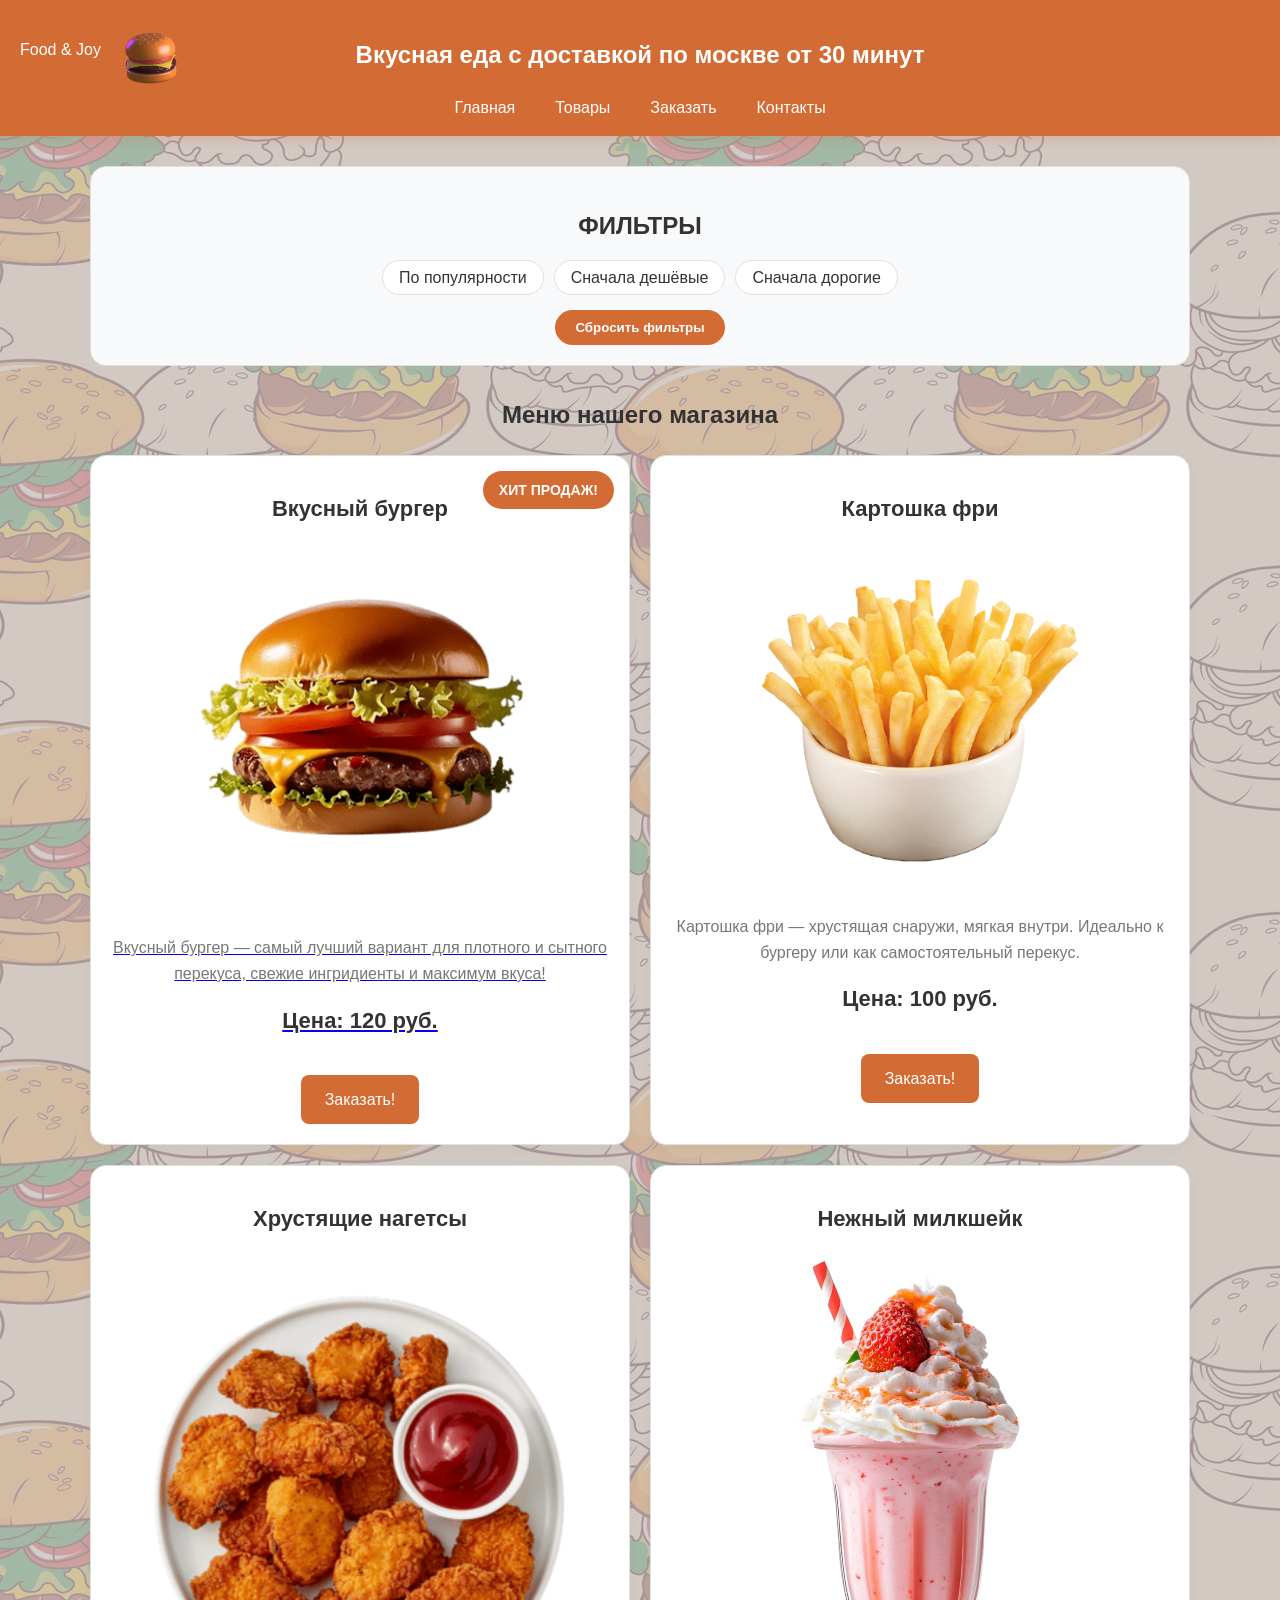
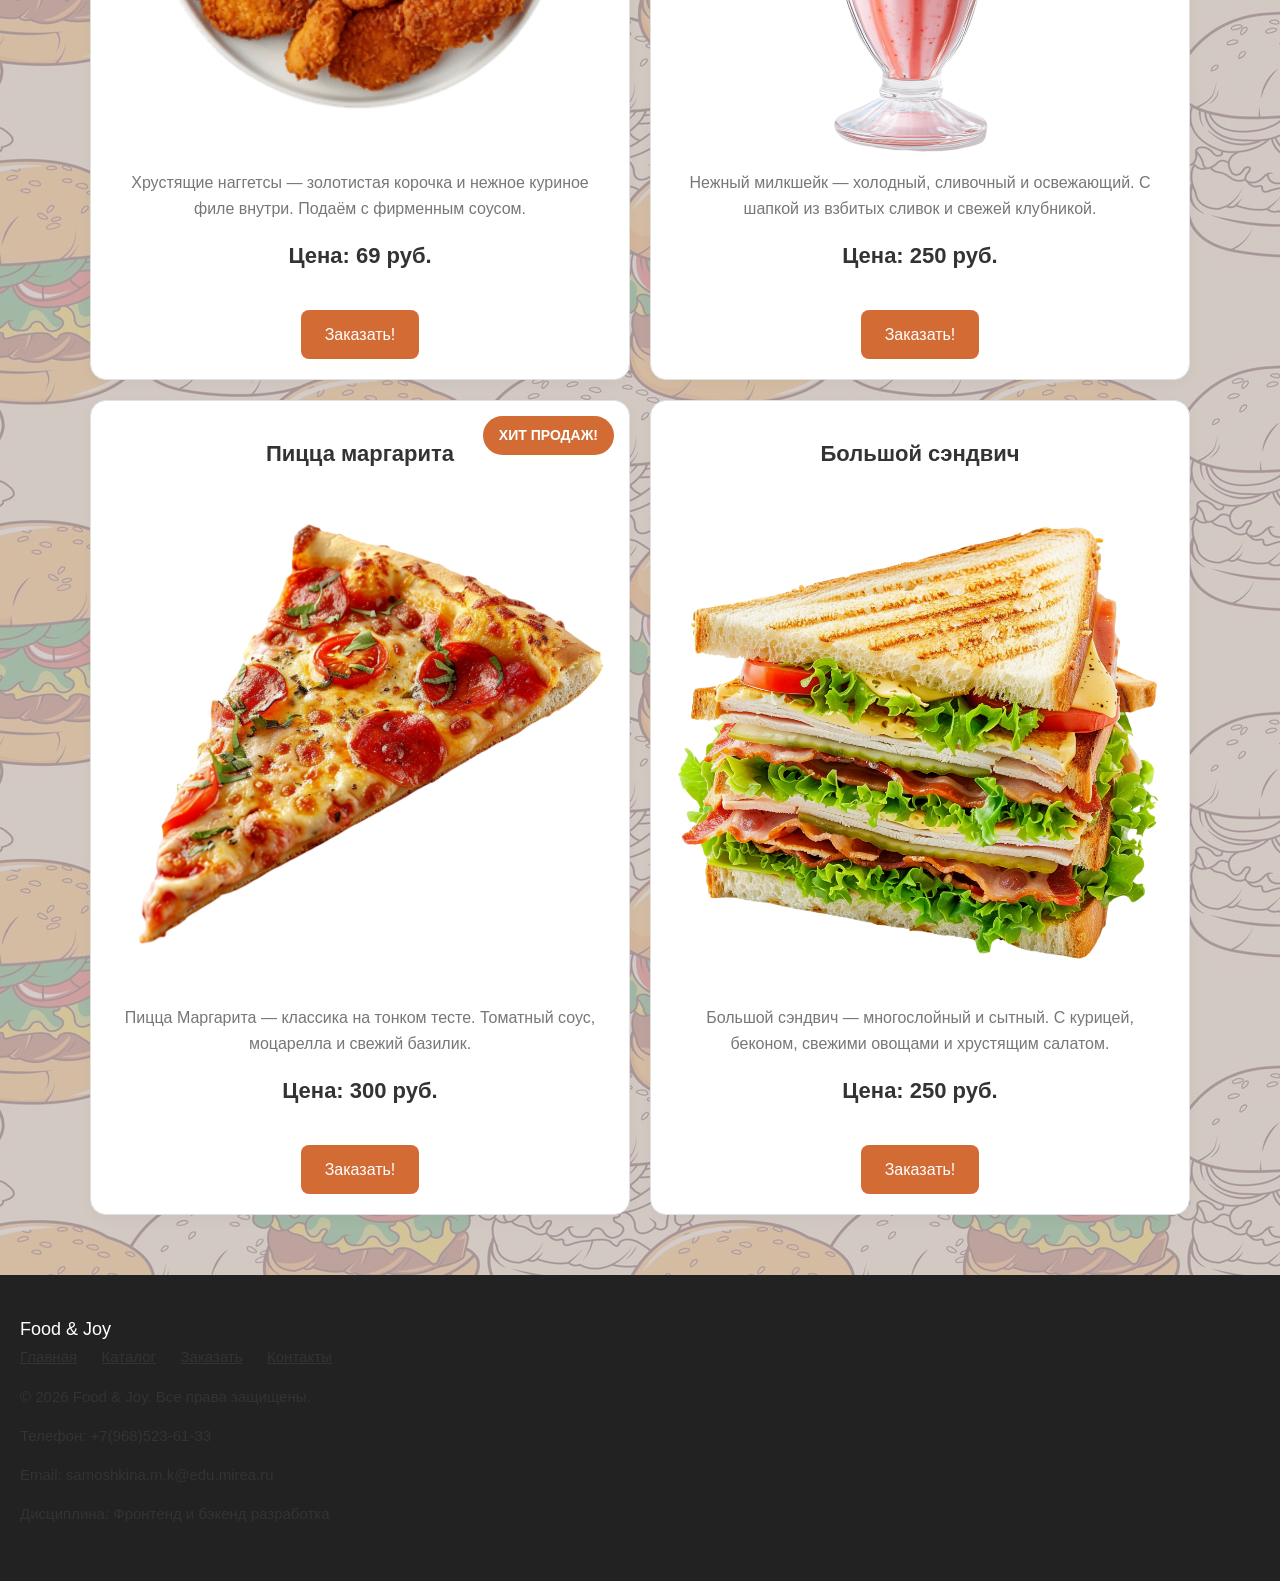
==== commit 61fd4af9: "Лайтхаус" ====
--- a/catalog.html
+++ b/catalog.html
@@ -74,7 +74,7 @@
                 <article class="catalog-card">
                   <span class="catalog-card__badge">ХИТ ПРОДАЖ!</span>
                   <h2>Вкусный бургер</h2>
-                  <a class="button-product" href = "product.html"><img src="./images/Product1.png" srcset="./images/Product1.png 1x" sizes="(max-width: 768px) 100vw, 33vw" alt="Товар 1" loading="lazy" width="400" height="340"
+                  <a class="button-product" href = "product.html"><img src="./images/Product1.png" srcset="./images/Product1.png 1x" sizes="(max-width: 767px) 100vw, (max-width: 1024px) 50vw, 50vw", alt="Товар 1" loading="lazy" width="400" height="340"
 >
                   <p class = "catalog-card__text">
                     Вкусный бургер — самый лучший вариант для плотного и сытного перекуса, свежие ингридиенты и максимум вкуса!
--- a/css/responsive.css
+++ b/css/responsive.css
@@ -1,81 +1,269 @@
-img { max-width: 100%; height: auto; }
+/*Mobile first - базовые стили прописаны с расчетом в первую очередь на телеофончики*/
+
+
+img { 
+  max-width: 100%; 
+  height: auto; 
+}
 
 a:focus-visible, button:focus-visible, input:focus-visible, textarea:focus-visible, select:focus-visible {
   outline: 3px solid var(--color-accent);
-  outline-offset: 3px;
-}
-
-
-.table-mobile { display: none; }
-
+  outline-offset: 3px; 
+}
+
+.table-pc { 
+  display: none; 
+}
+
+/*Табличка для телефонов*/
+.table-mobile { 
+  display: block; 
+  margin: 20px 0; 
+}
+
+.table-mobile__title { 
+  text-align: center; 
+  font-size: 18px; 
+  margin-bottom: 15px; 
+}
+.table-mobile__list { 
+  list-style: none; 
+  padding: 0; 
+  margin: 0; 
+  display: flex; 
+  flex-direction: column; 
+  gap: 10px; 
+}
+.table-mobile__list li { 
+  background: #ffffff; 
+  border: 1px solid var(--color-border); 
+  border-radius: var(--radius-sm); 
+  padding: 12px 15px; 
+  display: flex; 
+  justify-content: space-between; 
+  box-shadow: 0 2px 5px rgba(0,0,0,0.03); 
+}
+.table-mobile__list li span { 
+  color: var(--color-text-light); 
+}
+.table-mobile__list li strong { 
+  font-weight: bold; 
+  color: var(--color-text); 
+}
+/*Табличка для телефонов*/
 
 /*Шапка*/
-.site-header { flex-direction: column; align-items: flex-start; margin-bottom: 10px; }
-.site-header__title { position: static; transform: none; font-size: 18px; white-space: normal; margin-top: 10px; text-align: left; }
-.nav-toggle { display: block; background: transparent; color: white; border: 1px solid white; padding: 8px 16px; border-radius: 5px; margin-top: 10px; cursor: pointer; }
-.site-nav { display: none; width: 100%; }
-.site-nav.active { display: block; }
-.site-nav__list { flex-direction: column; gap: 15px; align-items: center; padding-top: 15px; }
+.site-header { 
+  flex-direction: column; 
+  align-items: flex-start; 
+  margin-bottom: 10px; 
+}
+
+.site-header__title { 
+  position: static; 
+  transform: none; 
+  font-size: 18px; 
+  white-space: normal; 
+  margin-top: 10px; 
+  text-align: left; 
+}
+
+.nav-toggle { 
+  display: block; 
+  background: transparent; 
+  color: white; 
+  border: 1px solid white; 
+  padding: 8px 16px; 
+  border-radius: 5px; 
+  margin-top: 10px; 
+  cursor: pointer; 
+}
+
+.site-nav { 
+  display: none; 
+  width: 100%; 
+}
+
+.site-nav.active { 
+  display: block; 
+}
+
+.site-nav__list { 
+  flex-direction: column; 
+  gap: 15px; 
+  align-items: center; 
+  padding-top: 15px; 
+}
+/*Шапка*/
 
 /*Основное*/
-main { margin-left: 15px; margin-right: 15px; }
-.hero { padding: 40px 20px; margin: 20px auto; }
-.hero h1 { font-size: 28px; }
-.advantages__list { grid-template-columns: 1fr; gap: 20px; }
+main { 
+  margin-left: 15px; 
+  margin-right: 15px; 
+}
+
+.hero { 
+  padding: 40px 20px; 
+  margin: 20px auto; 
+}
+
+.hero h1 { 
+  font-size: 28px; 
+}
+
+.advantages__list { 
+  grid-template-columns: 1fr; 
+  gap: 20px; 
+}
+/*Основное*/
 
 /*Каталог*/
-.catalog-grid { display: grid; grid-template-columns: 1fr; gap: 20px; }
-.catalog-card { width: 100%; }
-.catalog-card img { width: 100%; height: auto; }
+.catalog-grid { 
+  display: grid; 
+  grid-template-columns: 1fr; 
+  gap: 20px; 
+}
+
+.catalog-card { 
+  width: 100%; 
+}
+
+.catalog-card img { 
+  width: 100%; 
+  height: auto; 
+}
+/*Каталог*/
 
 /*Страница товара*/
-.product-card-grid { flex-direction: column; }
-.product-card { width: 100%; height: auto; min-height: 300px; }
-.product-card img { transform: none; margin: 20px 0; }
+.product-card-grid { 
+  flex-direction: column; 
+}
+
+.product-card { 
+  width: 100%; 
+  height: auto; 
+  min-height: 300px; 
+}
+
+.product-card img { 
+  transform: none; /*Все сломалось и я не смогла починить((((*/
+  margin: 20px 0; 
+}
+/*Страница товара*/
 
 /*Формы*/
-.order-form__box { flex-direction: column; align-items: flex-start; gap: 5px; }
-.order-form__input, .order-form__comment { width: 100%; margin-left: 0; background-color: #ffffff; color: #333333; }
-.main-nav ul { display: flex; flex-direction: column; gap: 10px; padding-left: 20px; }
-
-
-@media (max-width: 767px) {
-  .table-pc { display: none; }
-  
-  .table-mobile { display: block; margin: 20px 0; }
-  .table-mobile__title { text-align: center; font-size: 18px; margin-bottom: 15px; }
-  .table-mobile__list { list-style: none; padding: 0; margin: 0; display: flex; flex-direction: column; gap: 10px; }
-  .table-mobile__list li { background: #ffffff; border: 1px solid var(--color-border); border-radius: var(--radius-sm); padding: 12px 15px; display: flex; justify-content: space-between; box-shadow: 0 2px 5px rgba(0,0,0,0.03); }
-  .table-mobile__list li span { color: var(--color-text-light); }
-  .table-mobile__list li strong { font-weight: bold; color: var(--color-text); }
-}
+.order-form__box { 
+  flex-direction: column; 
+  align-items: flex-start; 
+  gap: 5px; 
+}
+
+.order-form__input, .order-form__comment { 
+  width: 100%; 
+  margin-left: 0; 
+  background-color: #ffffff; 
+  color: #333333; 
+}
+
+.main-nav ul { 
+  display: flex; 
+  flex-direction: column; 
+  gap: 10px; 
+  padding-left: 20px; 
+}
+/*Формы*/
+
 
 
 @media (min-width: 768px) {
-  .site-header { flex-direction: row; align-items: center; }
-  .site-header__title { position: absolute; left: 50%; transform: translateX(-50%); font-size: 24px; text-align: center; }
-  .site-nav__list { flex-direction: row; gap: 40px; padding-top: 0; }
-  .nav-toggle { display: none; }
-  .site-nav { display: block; }
-  .hero { padding: 80px 40px; }
-  .hero h1 { font-size: 48px; }
-  .advantages__list { grid-template-columns: 1fr 1fr; }
-  .catalog-grid { grid-template-columns: repeat(2, 1fr); }
-  .product-card-grid { flex-direction: row; gap: 40px; }
-  .product-card { width: 50%; height: 600px; }
-  .product-card img { transform: translateY(60px); }
-  .order-form__box { flex-direction: row; align-items: center; justify-content: flex-start; }
-  .order-form__input, .order-form__comment { width: 300px; margin-left: 20px; }
+  .site-header { 
+    flex-direction: row; 
+    align-items: center; 
+  }
+
+  .site-header__title { 
+    position: absolute; 
+    left: 50%; 
+    transform: translateX(-50%); 
+    font-size: 24px; 
+    text-align: center; 
+  }
+
+  .site-nav__list { 
+    flex-direction: row; 
+    gap: 40px; 
+    padding-top: 0; 
+  }
+
+  .nav-toggle { 
+    display: none; 
+  }
+
+  .site-nav { 
+    display: block; 
+  }
+
+  .hero { 
+    padding: 80px 40px; 
+  }
+
+  .hero h1 { 
+    font-size: 48px; 
+  }
+
+  .advantages__list { 
+    grid-template-columns: 1fr 1fr; 
+  }
+
+  .catalog-grid { 
+    grid-template-columns: repeat(2, 1fr); 
+  }
+
+  .product-card-grid { 
+    flex-direction: row; 
+    gap: 40px; 
+  }
+
+  .product-card { 
+    width: 50%; 
+    height: 500px; 
+  }
+
+  .product-card img { 
+    transform: translateY(60px); 
+  }
+
+  .order-form__box { 
+    flex-direction: row; 
+    align-items: center; 
+    justify-content: flex-start; 
+  }
+
+  .order-form__input, .order-form__comment { 
+    width: 300px; 
+    margin-left: 20px; 
+  }
+
   .main-nav ul {
     flex-direction: row; 
     justify-content: center; 
     gap: 30px; 
     padding-left: 0;
   }
+
+  .table-pc { 
+    display: block; 
+  }
+
+  .table-mobile { 
+    display: none; 
+  }
 }
 
 
 @media (min-width: 1024px) {
-  .catalog-grid { grid-template-columns: repeat(2, 1fr); }
-  main { margin-left: 30px; margin-right: 30px; }
+  main { 
+    margin-left: 30px; 
+    margin-right: 30px; 
+  }
 }
